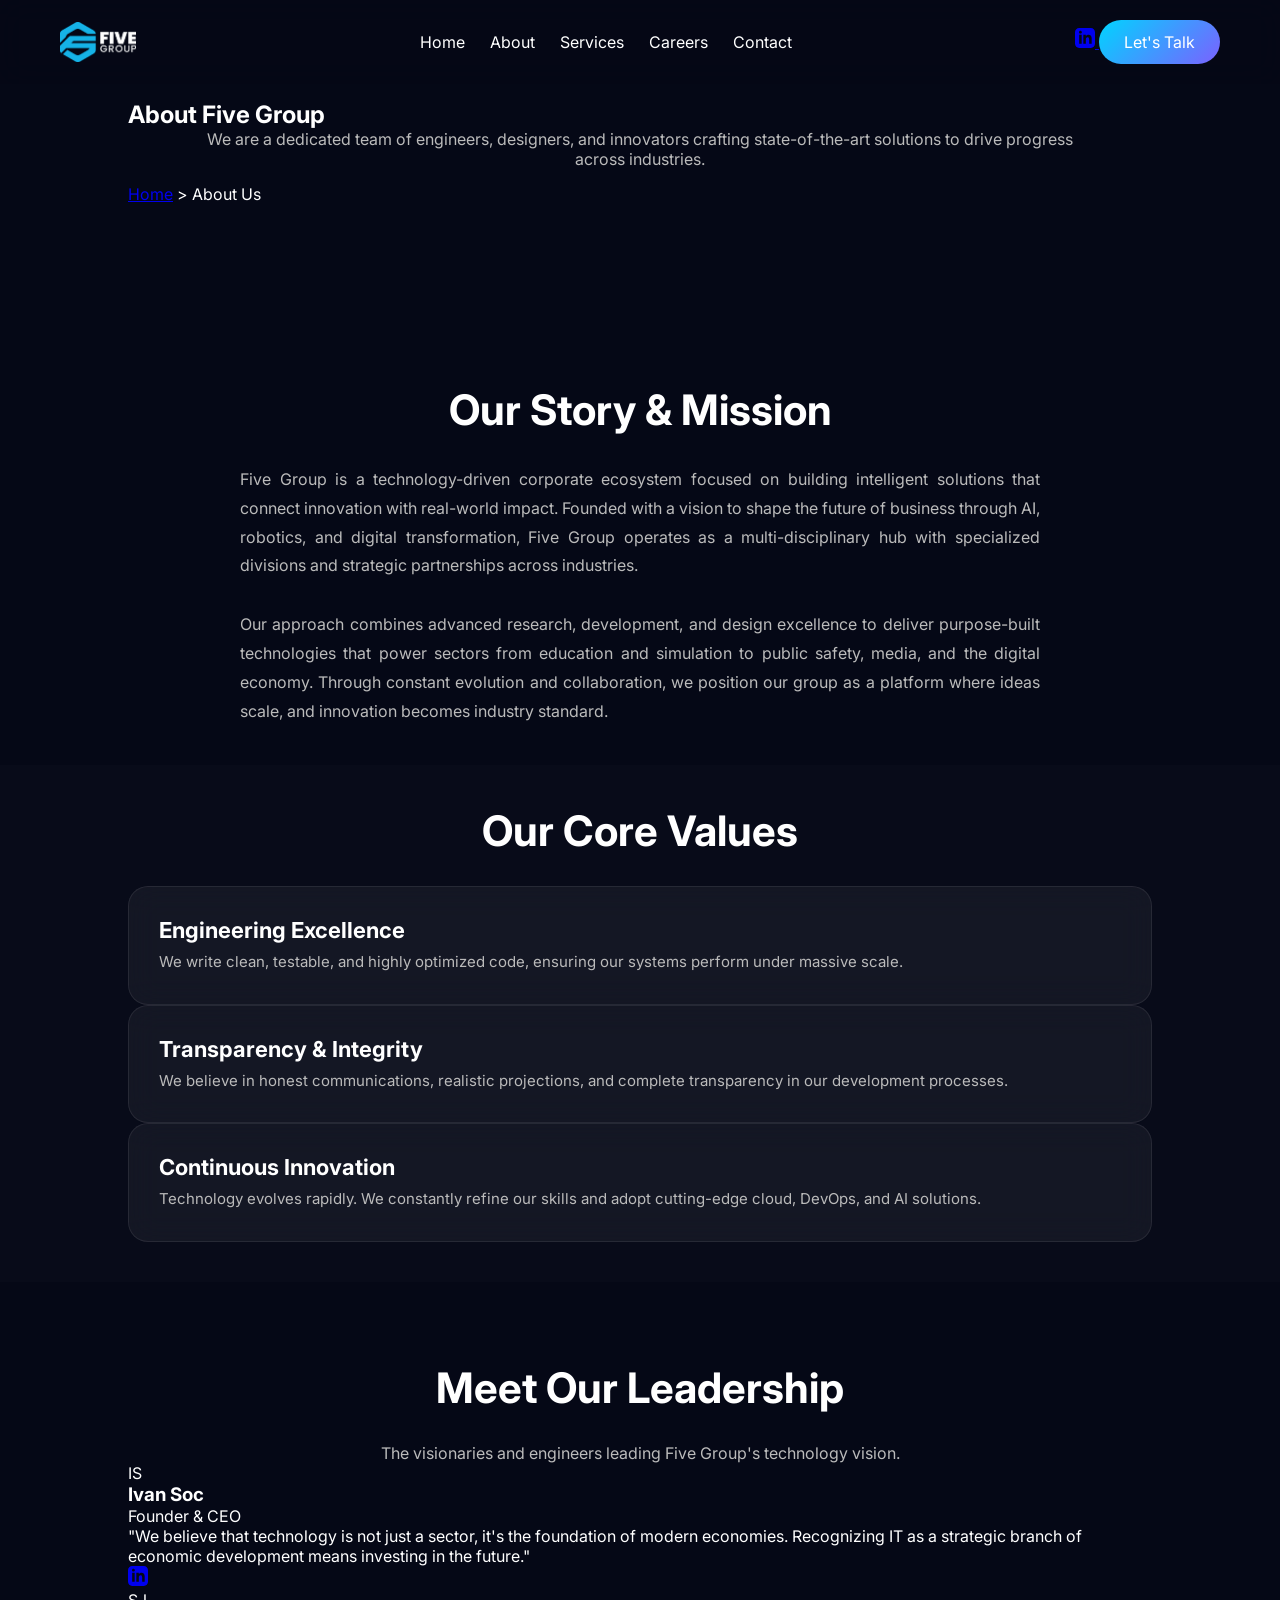
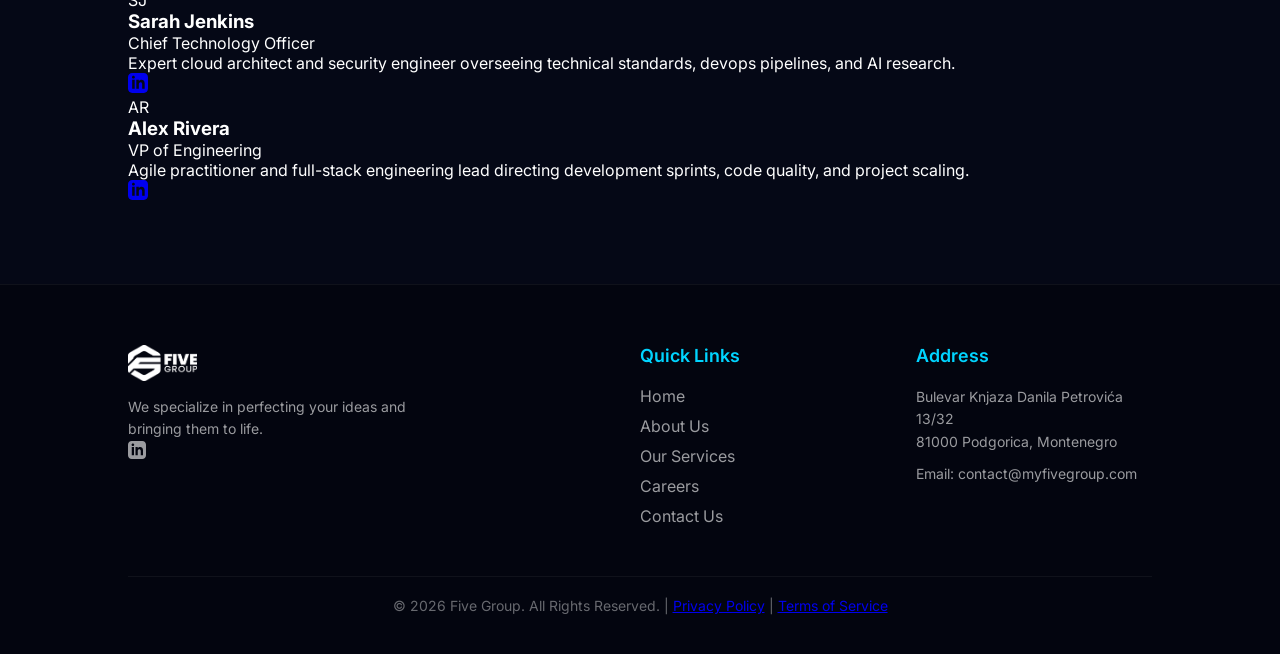
==== about.html @ b11529cd "Add files via upload" ====
<!DOCTYPE html>
<html lang="en">
<head>
<meta charset="UTF-8">
<meta name="viewport" content="width=device-width, initial-scale=1.0">
<title>About Us | Five Group</title>
<meta name="description" content="Learn about Five Group, our mission, values, and the expert leadership team guiding our custom software engineering.">
<meta name="robots" content="index, follow">
<link rel="preconnect" href="https://fonts.googleapis.com">
<link rel="preconnect" href="https://fonts.gstatic.com" crossorigin>
<link href="https://fonts.googleapis.com/css2?family=Inter:wght@300;400;500;600;700;800&display=swap" rel="stylesheet">
<link rel="stylesheet" href="style.css">
<link rel="icon" type="image/svg+xml" href="favicon.svg">
</head>
<body>

<header>
    <nav>
        <a href="index.html" class="logo">
            <img src="logo-primary.webp" alt="Five Group Logo" style="height: 40px; width: auto; max-width: 150px; object-fit: contain;">
        </a>

        <ul class="nav-links">
            <li><a href="index.html">Home</a></li>
            <li><a href="about.html">About</a></li>
            <li><a href="services.html">Services</a></li>
            <li><a href="careers.html">Careers</a></li>
            <li><a href="contact.html">Contact</a></li>
        </ul>

        <div class="nav-right">
            <a href="https://www.linkedin.com/company/five-group-me/" class="nav-social" target="_blank" rel="noopener noreferrer" aria-label="LinkedIn">
                <svg width="20" height="20" viewBox="0 0 24 24" fill="currentColor"><path d="M19 0h-14c-2.761 0-5 2.239-5 5v14c0 2.761 2.239 5 5 5h14c2.762 0 5-2.239 5-5v-14c0-2.761-2.238-5-5-5zm-11 19h-3v-11h3v11zm-1.5-12.268c-.966 0-1.75-.779-1.75-1.75s.784-1.75 1.75-1.75 1.75.779 1.75 1.75-.784 1.75-1.75 1.75zm13.5 12.268h-3v-5.604c0-3.368-4-3.113-4 0v5.604h-3v-11h3v1.765c1.396-2.586 7-2.777 7 2.476v6.759z"/></svg>
            </a>
            <a href="contact.html" class="nav-btn">Let's Talk</a>
        </div>

        <button class="mobile-menu-toggle" aria-label="Toggle Navigation Menu">
            <span></span>
            <span></span>
            <span></span>
        </button>
    </nav>
</header>

<main>
    <section class="page-header">
        <h1>About <span>Five Group</span></h1>
        <p class="section-desc">We are a dedicated team of engineers, designers, and innovators crafting state-of-the-art solutions to drive progress across industries.</p>
        <div class="breadcrumbs" style="margin-top: 15px;">
            <a href="index.html">Home</a> &gt; About Us
        </div>
    </section>

    <!-- Company Story Section -->
    <section id="story" style="padding: 80px 10% 40px;">
        <h2 class="section-title">Our Story & Mission</h2>
        <p class="section-desc" style="max-width: 800px; line-height: 1.8; text-align: justify; margin-bottom: 30px; margin-left: auto; margin-right: auto;">
            Five Group is a technology-driven corporate ecosystem focused on building intelligent solutions that connect innovation with real-world impact. Founded with a vision to shape the future of business through AI, robotics, and digital transformation, Five Group operates as a multi-disciplinary hub with specialized divisions and strategic partnerships across industries.
        </p>
        <p class="section-desc" style="max-width: 800px; line-height: 1.8; text-align: justify; margin-left: auto; margin-right: auto;">
            Our approach combines advanced research, development, and design excellence to deliver purpose-built technologies that power sectors from education and simulation to public safety, media, and the digital economy. Through constant evolution and collaboration, we position our group as a platform where ideas scale, and innovation becomes industry standard.
        </p>
    </section>

    <!-- Core Values Section -->
    <section id="values" style="padding: 40px 10%; background: rgba(255,255,255,0.01);">
        <h2 class="section-title">Our Core Values</h2>
        <div class="values-grid">
            <div class="card">
                <h3>Engineering Excellence</h3>
                <p>We write clean, testable, and highly optimized code, ensuring our systems perform under massive scale.</p>
            </div>
            <div class="card">
                <h3>Transparency & Integrity</h3>
                <p>We believe in honest communications, realistic projections, and complete transparency in our development processes.</p>
            </div>
            <div class="card">
                <h3>Continuous Innovation</h3>
                <p>Technology evolves rapidly. We constantly refine our skills and adopt cutting-edge cloud, DevOps, and AI solutions.</p>
            </div>
        </div>
    </section>

    <!-- Leadership Section -->
    <section id="team" style="padding: 80px 10%;">
        <h2 class="section-title">Meet Our Leadership</h2>
        <p class="section-desc">The visionaries and engineers leading Five Group's technology vision.</p>
        
        <div class="team-grid">
            <!-- Team Member 1 -->
            <div class="team-card">
                <div class="team-avatar">IS</div>
                <div class="team-info">
                    <h3>Ivan Soc</h3>
                    <div class="role">Founder &amp; CEO</div>
                    <p>"We believe that technology is not just a sector, it's the foundation of modern economies. Recognizing IT as a strategic branch of economic development means investing in the future."</p>
                    <div class="team-socials">
                        <a href="https://www.linkedin.com/company/five-group-me/" target="_blank" rel="noopener noreferrer" aria-label="LinkedIn Profile">
                            <svg width="20" height="20" viewBox="0 0 24 24" fill="currentColor"><path d="M19 0h-14c-2.761 0-5 2.239-5 5v14c0 2.761 2.239 5 5 5h14c2.762 0 5-2.239 5-5v-14c0-2.761-2.238-5-5-5zm-11 19h-3v-11h3v11zm-1.5-12.268c-.966 0-1.75-.779-1.75-1.75s.784-1.75 1.75-1.75 1.75.779 1.75 1.75-.784 1.75-1.75 1.75zm13.5 12.268h-3v-5.604c0-3.368-4-3.113-4 0v5.604h-3v-11h3v1.765c1.396-2.586 7-2.777 7 2.476v6.759z"/></svg>
                        </a>
                    </div>
                </div>
            </div>

            <!-- Team Member 2 -->
            <div class="team-card">
                <div class="team-avatar">SJ</div>
                <div class="team-info">
                    <h3>Sarah Jenkins</h3>
                    <div class="role">Chief Technology Officer</div>
                    <p>Expert cloud architect and security engineer overseeing technical standards, devops pipelines, and AI research.</p>
                    <div class="team-socials">
                        <a href="https://www.linkedin.com/company/five-group-me/" target="_blank" rel="noopener noreferrer" aria-label="LinkedIn Profile">
                            <svg width="20" height="20" viewBox="0 0 24 24" fill="currentColor"><path d="M19 0h-14c-2.761 0-5 2.239-5 5v14c0 2.761 2.239 5 5 5h14c2.762 0 5-2.239 5-5v-14c0-2.761-2.238-5-5-5zm-11 19h-3v-11h3v11zm-1.5-12.268c-.966 0-1.75-.779-1.75-1.75s.784-1.75 1.75-1.75 1.75.779 1.75 1.75-.784 1.75-1.75 1.75zm13.5 12.268h-3v-5.604c0-3.368-4-3.113-4 0v5.604h-3v-11h3v1.765c1.396-2.586 7-2.777 7 2.476v6.759z"/></svg>
                        </a>
                    </div>
                </div>
            </div>

            <!-- Team Member 3 -->
            <div class="team-card">
                <div class="team-avatar">AR</div>
                <div class="team-info">
                    <h3>Alex Rivera</h3>
                    <div class="role">VP of Engineering</div>
                    <p>Agile practitioner and full-stack engineering lead directing development sprints, code quality, and project scaling.</p>
                    <div class="team-socials">
                        <a href="https://www.linkedin.com/company/five-group-me/" target="_blank" rel="noopener noreferrer" aria-label="LinkedIn Profile">
                            <svg width="20" height="20" viewBox="0 0 24 24" fill="currentColor"><path d="M19 0h-14c-2.761 0-5 2.239-5 5v14c0 2.761 2.239 5 5 5h14c2.762 0 5-2.239 5-5v-14c0-2.761-2.238-5-5-5zm-11 19h-3v-11h3v11zm-1.5-12.268c-.966 0-1.75-.779-1.75-1.75s.784-1.75 1.75-1.75 1.75.779 1.75 1.75-.784 1.75-1.75 1.75zm13.5 12.268h-3v-5.604c0-3.368-4-3.113-4 0v5.604h-3v-11h3v1.765c1.396-2.586 7-2.777 7 2.476v6.759z"/></svg>
                        </a>
                    </div>
                </div>
            </div>
        </div>
    </section>
</main>

<footer>
    <div class="footer-grid">
        <div class="footer-col">
            <a href="index.html" class="logo">
                <img src="logo-white.png" alt="Five Group Logo" style="height: 36px; width: auto; max-width: 130px; object-fit: contain;">
            </a>
            <p class="footer-tagline">We specialize in perfecting your ideas and bringing them to life.</p>
            <div class="footer-socials">
                <a href="https://www.linkedin.com/company/five-group-me/" target="_blank" rel="noopener noreferrer" aria-label="LinkedIn">
                    <svg width="18" height="18" viewBox="0 0 24 24" fill="currentColor"><path d="M19 0h-14c-2.761 0-5 2.239-5 5v14c0 2.761 2.239 5 5 5h14c2.762 0 5-2.239 5-5v-14c0-2.761-2.238-5-5-5zm-11 19h-3v-11h3v11zm-1.5-12.268c-.966 0-1.75-.779-1.75-1.75s.784-1.75 1.75-1.75 1.75.779 1.75 1.75-.784 1.75-1.75 1.75zm13.5 12.268h-3v-5.604c0-3.368-4-3.113-4 0v5.604h-3v-11h3v1.765c1.396-2.586 7-2.777 7 2.476v6.759z"/></svg>
                </a>
            </div>
        </div>
        <div class="footer-col">
            <h4>Quick Links</h4>
            <ul>
                <li><a href="index.html">Home</a></li>
                <li><a href="about.html">About Us</a></li>
                <li><a href="services.html">Our Services</a></li>
                <li><a href="careers.html">Careers</a></li>
                <li><a href="contact.html">Contact Us</a></li>
            </ul>
        </div>
        <div class="footer-col">
            <h4>Address</h4>
            <p>Bulevar Knjaza Danila Petrovića 13/32<br>81000 Podgorica, Montenegro</p>
            <p style="margin-top: 10px;">Email: <a href="mailto:contact@myfivegroup.com">contact@myfivegroup.com</a></p>
        </div>
    </div>
    <div class="footer-bottom">
        <p>© 2026 Five Group. All Rights Reserved. | <a href="privacy.html">Privacy Policy</a> | <a href="terms.html">Terms of Service</a></p>
    </div>
</footer>

<script src="script.js"></script>
</body>
</html>
---- style.css ----
*{
margin:0;
padding:0;
box-sizing:border-box;
font-family:'Inter',sans-serif;
}

body{
background:#050816;
color:white;
overflow-x:hidden;
}

html{
}

header{
position:fixed;
width:100%;
top:0;
z-index:999;
background:rgba(5,8,22,.8);
-webkit-backdrop-filter:blur(15px);
backdrop-filter:blur(15px);
transform:translate3d(0,0,0);
}

nav{
max-width:1200px;
margin:auto;
display:flex;
justify-content:space-between;
align-items:center;
padding:20px;
}

.logo{
display:flex;
align-items:center;
gap:10px;
text-decoration:none;
color:white;
}

.logo-icon{
flex-shrink:0;
filter:drop-shadow(0 0 8px rgba(0,212,255,.35));
}

.logo-text{
font-weight:800;
font-size:20px;
letter-spacing:.5px;
}

.logo-my{
background:linear-gradient(90deg,#00D4FF,#7B61FF);
-webkit-background-clip:text;
-webkit-text-fill-color:transparent;
}

.logo-group{
color:rgba(255,255,255,.65);
font-weight:600;
}

.nav-links{
display:flex;
list-style:none;
gap:25px;
}

.nav-links a{
color:white;
text-decoration:none;
}

.nav-btn{
display:inline-block;
background:linear-gradient(135deg,#00D4FF,#7B61FF);
padding:12px 25px;
border-radius:50px;
text-decoration:none;
color:white;
}

.hero{
min-height:100vh;
display:flex;
align-items:center;
justify-content:center;
text-align:center;
padding:50px;
position:relative;
}

.hero-content{
position:relative;
max-width:900px;
z-index:2;
}

.badge{
padding:10px 20px;
border-radius:50px;
background:rgba(255,255,255,.08);
display:inline-block;
margin-bottom:30px;
}

.hero h1{
font-size:70px;
font-weight:800;
line-height:1.1;
}

.hero h1 span{
background:linear-gradient(90deg,#00D4FF,#7B61FF);
-webkit-background-clip:text;
-webkit-text-fill-color:transparent;
}

.hero p{
margin:30px auto;
max-width:700px;
font-size:20px;
color:#b6b6b6;
}

.hero-buttons{
display:flex;
justify-content:center;
gap:20px;
}

.btn-primary{
display:inline-block;
background:linear-gradient(135deg,#00D4FF,#7B61FF);
padding:15px 30px;
border-radius:50px;
text-decoration:none;
color:white;
}

.btn-secondary{
display:inline-block;
border:1px solid rgba(255,255,255,.2);
padding:15px 30px;
border-radius:50px;
text-decoration:none;
color:white;
}

.blob{
position:absolute;
border-radius:50%;
filter:blur(150px);
pointer-events:none;
z-index:-1;
will-change:transform;
-webkit-transform:translate3d(0,0,0);
transform:translate3d(0,0,0);
}

.blob1{
width:350px;
height:350px;
background:#00D4FF;
top:10%;
left:10%;
}

.blob2{
width:350px;
height:350px;
background:#7B61FF;
right:10%;
bottom:10%;
}

section{
padding:100px 10%;
scroll-margin-top: 85px;
}

.section-title{
font-size:42px;
text-align:center;
margin-bottom:30px;
}

.section-desc{
text-align:center;
max-width:900px;
margin:auto;
color:#bbb;
}

.stats{
display:grid;
grid-template-columns:repeat(4,1fr);
text-align:center;
gap:20px;
}

.stats .stat-number{
font-size:50px;
color:#00D4FF;
font-weight:800;
}

.grid{
display:grid;
grid-template-columns:repeat(auto-fit,minmax(300px,1fr));
gap:25px;
}

.card,.tech{
background:rgba(255,255,255,.05);
padding:30px;
border-radius:20px;
backdrop-filter:blur(15px);
border:1px solid rgba(255,255,255,.08);
transition:.3s;
}

.card:hover,
.tech:hover{
transform:translateY(-8px);
}

.card {
  display: flex;
  flex-direction: column;
  justify-content: flex-start;
  text-align: left;
}

.card h3 {
  margin-bottom: 8px;
  font-size: 22px;
}

.card p {
  color: #bbb;
  font-size: 15px;
  line-height: 1.5;
  flex-grow: 1;
}

.project-tag {
  display: inline-block;
  font-size: 11px;
  font-weight: 700;
  text-transform: uppercase;
  letter-spacing: 1px;
  color: #00D4FF;
  margin-bottom: 12px;
}

.project-tech {
  margin-top: 15px;
  font-size: 13px;
  color: rgba(255, 255, 255, 0.4);
  font-weight: 500;
  border-top: 1px solid rgba(255, 255, 255, 0.05);
  padding-top: 12px;
}

.tech{
text-align:center;
font-weight:600;
}

.testimonial{
text-align:center;
}

.quote{
max-width:800px;
margin:auto;
font-size:24px;
}

form{
max-width:700px;
margin:auto;
display:flex;
flex-direction:column;
gap:15px;
}

input,textarea{
padding:15px;
border:none;
border-radius:12px;
background:#10162a;
color:white;
}

button{
padding:15px;
background:linear-gradient(135deg,#00D4FF,#7B61FF);
border:none;
color:white;
border-radius:12px;
cursor:pointer;
}

.contact-info {
  margin-top: 40px;
  display: flex;
  flex-direction: column;
  gap: 20px;
  max-width: 500px;
  margin-left: auto;
  margin-right: auto;
  text-align: left;
}

.contact-item {
  display: flex;
  align-items: flex-start;
  gap: 15px;
  background: rgba(255, 255, 255, 0.03);
  padding: 20px;
  border-radius: 12px;
  border: 1px solid rgba(255, 255, 255, 0.05);
}

.contact-icon {
  font-size: 24px;
  background: rgba(0, 214, 255, 0.1);
  padding: 10px;
  border-radius: 50%;
  display: flex;
  align-items: center;
  justify-content: center;
  width: 44px;
  height: 44px;
}

.contact-item strong {
  display: block;
  font-size: 16px;
  color: #00D4FF;
  margin-bottom: 4px;
}

.contact-item p {
  color: rgba(255, 255, 255, 0.7);
  font-size: 15px;
  line-height: 1.4;
}

.contact-item a {
  color: white;
  text-decoration: none;
  transition: 0.2s;
}

.contact-item a:hover {
  color: #7B61FF;
}

footer {
  background: #03050f;
  padding: 60px 10% 40px;
  border-top: 1px solid rgba(255, 255, 255, 0.05);
}

.footer-grid {
  max-width: 1200px;
  margin: 0 auto;
  display: grid;
  grid-template-columns: 2fr 1fr 1fr;
  gap: 40px;
  text-align: left;
}

.footer-col h4 {
  color: #00D4FF;
  font-size: 18px;
  margin-bottom: 20px;
  font-weight: 600;
}

.footer-col p {
  color: rgba(255, 255, 255, 0.6);
  font-size: 14px;
  line-height: 1.6;
}

.footer-tagline {
  margin-top: 15px;
  max-width: 280px;
}

.footer-col ul {
  list-style: none;
  padding: 0;
}

.footer-col ul li {
  margin-bottom: 10px;
}

.footer-col ul li a {
  color: rgba(255, 255, 255, 0.6);
  text-decoration: none;
  transition: 0.2s;
}

.footer-col ul li a:hover {
  color: #7B61FF;
  padding-left: 5px;
}

.footer-col a {
  color: rgba(255, 255, 255, 0.6);
  text-decoration: none;
}

.footer-col a:hover {
  color: #00D4FF;
}

.footer-bottom {
  max-width: 1200px;
  margin: 40px auto 0;
  padding-top: 20px;
  border-top: 1px solid rgba(255, 255, 255, 0.05);
  text-align: center;
  color: rgba(255, 255, 255, 0.4);
  font-size: 14px;
}

.mobile-menu-toggle {
  display: none;
  background: none;
  border: none;
  cursor: pointer;
  padding: 0;
  width: 28px;
  height: 18px;
  position: relative;
  flex-direction: column;
  justify-content: space-between;
  z-index: 1000;
}

.mobile-menu-toggle span {
  display: block;
  width: 100%;
  height: 2px;
  background-color: white;
  border-radius: 2px;
  transition: transform 0.3s, opacity 0.3s;
}

/* Transform spans into "X" when open */
.mobile-menu-toggle.open span:nth-child(1) {
  transform: translateY(8px) rotate(45deg);
}

.mobile-menu-toggle.open span:nth-child(2) {
  opacity: 0;
}

.mobile-menu-toggle.open span:nth-child(3) {
  transform: translateY(-8px) rotate(-45deg);
}

@media(max-width:768px){

.hero h1{
font-size:42px;
}

.nav-links{
display:none;
}

.nav-links.active {
display:flex;
flex-direction:column;
position:absolute;
top:100%;
left:0;
width:100%;
background:rgba(5, 8, 22, 0.98);
backdrop-filter:blur(15px);
-webkit-backdrop-filter:blur(15px);
padding:30px 20px;
border-bottom:1px solid rgba(255,255,255,0.08);
gap:20px;
text-align:center;
box-shadow:0 10px 30px rgba(0,0,0,0.5);
}

.nav-links.active a {
font-size:18px;
font-weight:500;
}

.nav-btn {
display:none;
}

.mobile-menu-toggle {
display:flex;
}

.stats{
grid-template-columns:1fr 1fr;
}

.footer-grid {
grid-template-columns: 1fr;
gap: 30px;
}
}
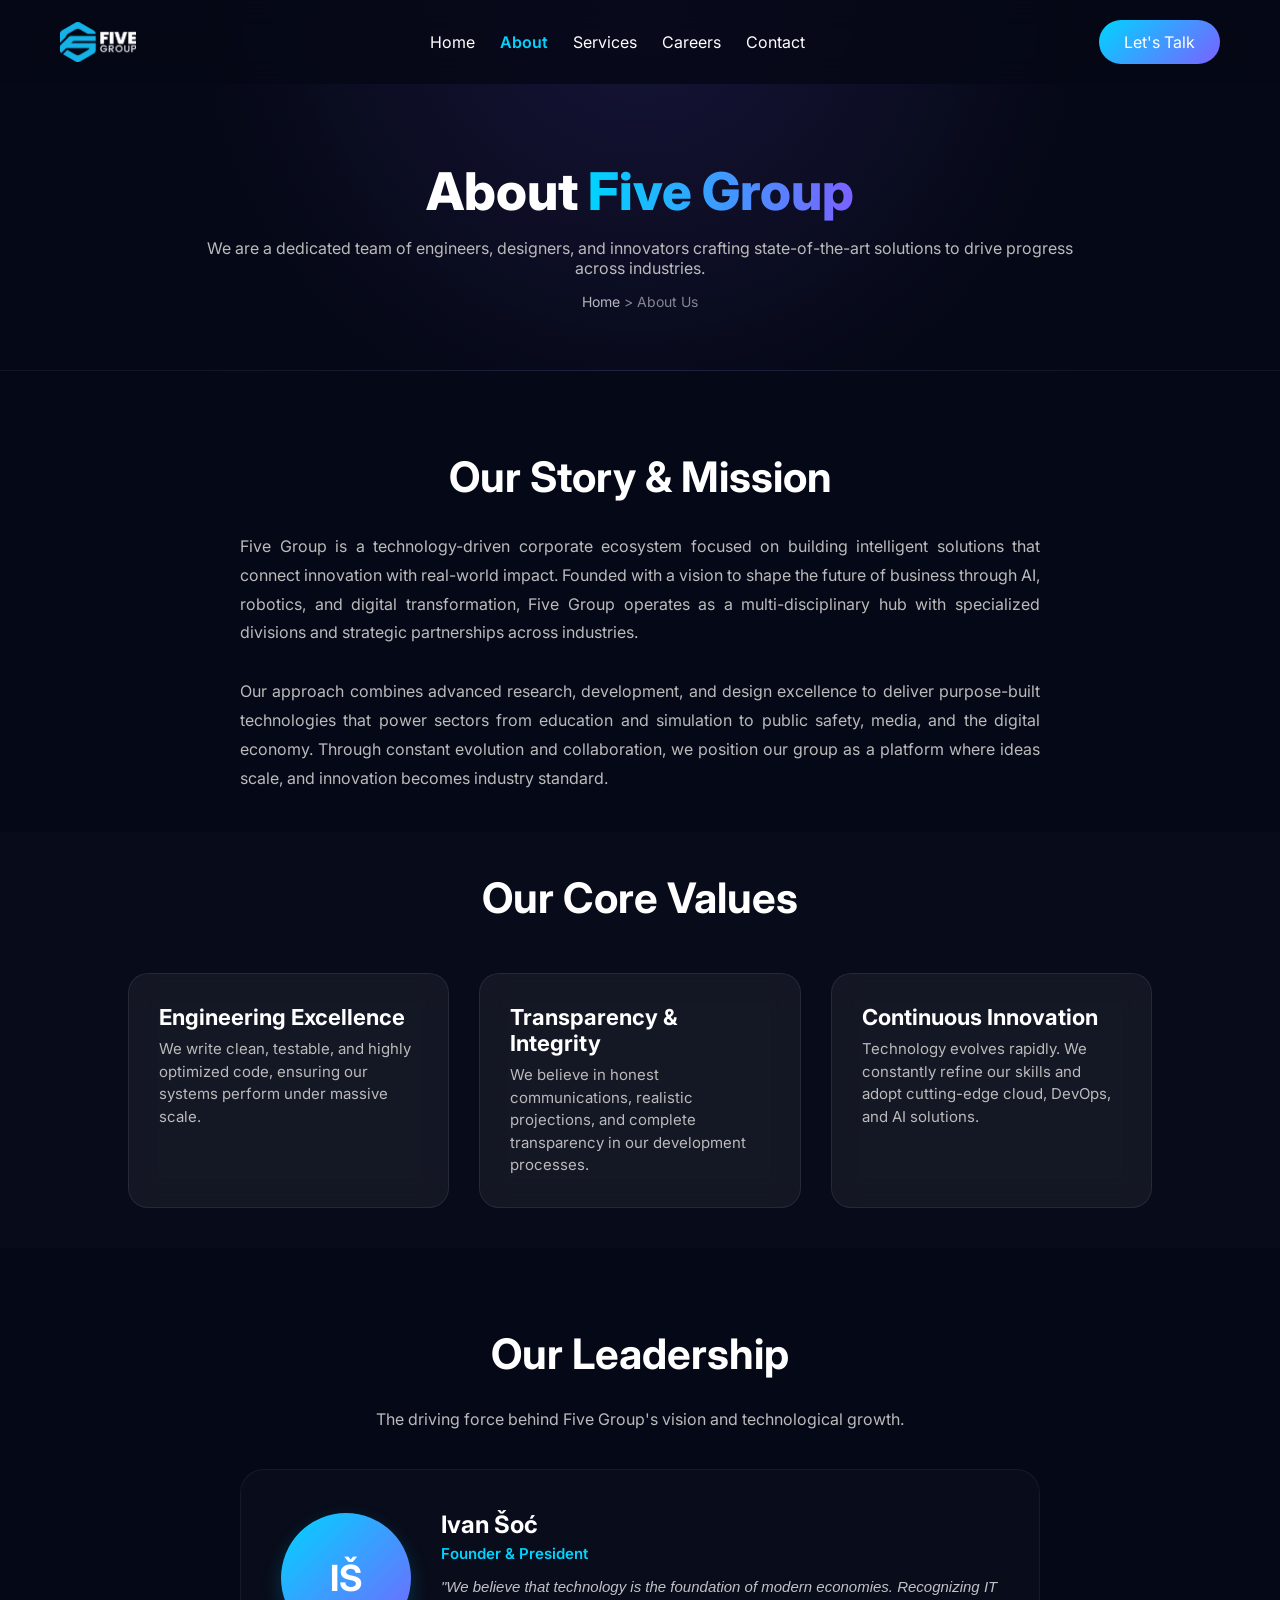
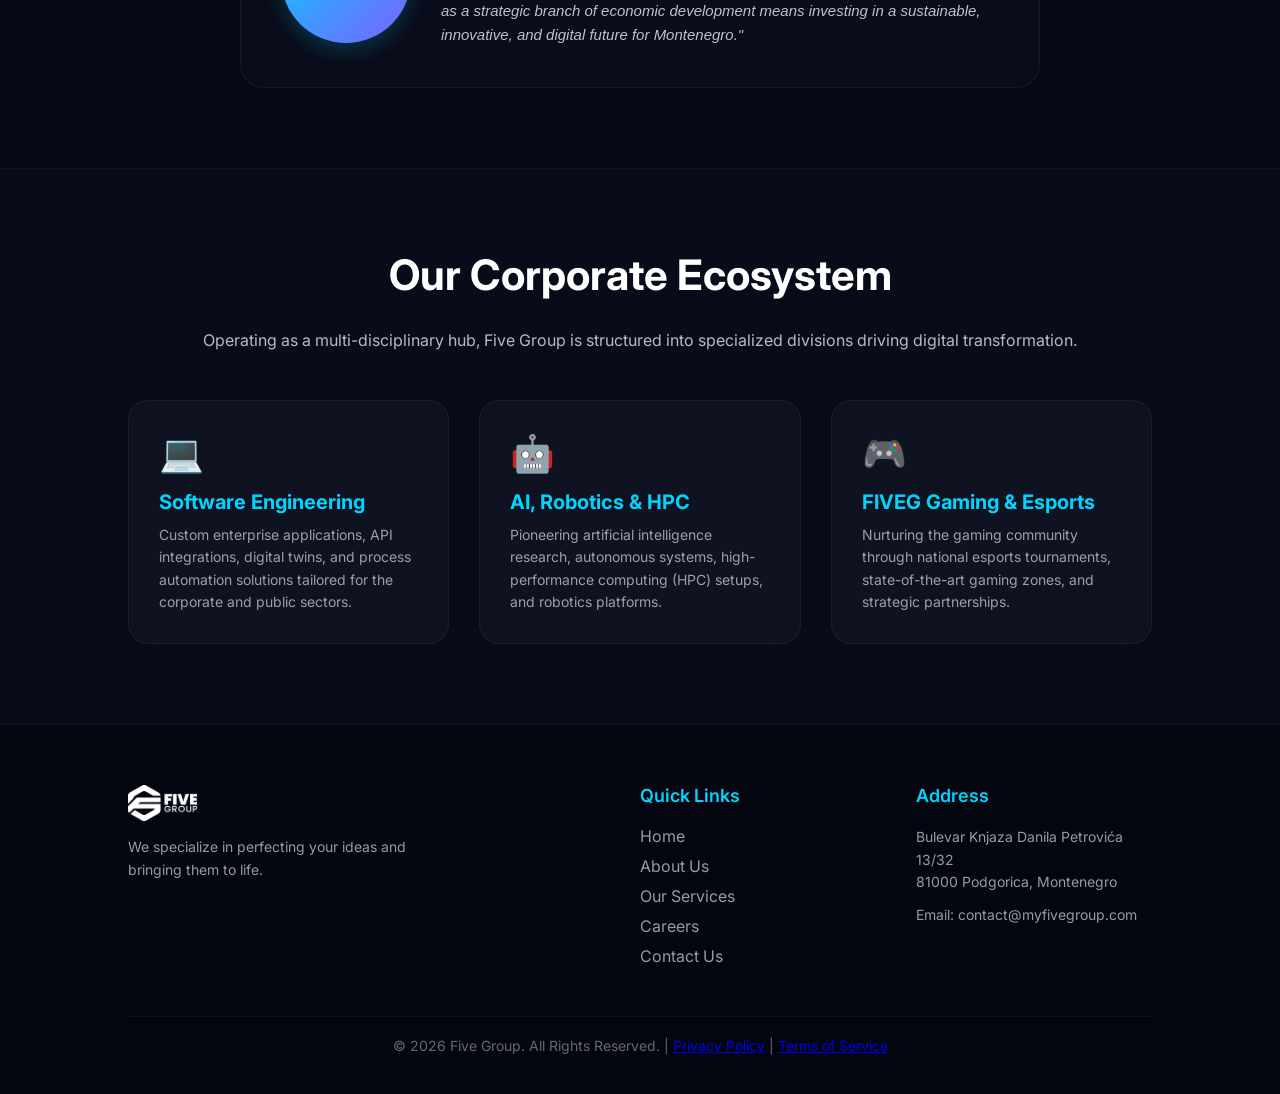
==== commit eef99788: "Add files via upload" ====
--- a/about.html
+++ b/about.html
@@ -29,9 +29,6 @@
         </ul>
 
         <div class="nav-right">
-            <a href="https://www.linkedin.com/company/five-group-me/" class="nav-social" target="_blank" rel="noopener noreferrer" aria-label="LinkedIn">
-                <svg width="20" height="20" viewBox="0 0 24 24" fill="currentColor"><path d="M19 0h-14c-2.761 0-5 2.239-5 5v14c0 2.761 2.239 5 5 5h14c2.762 0 5-2.239 5-5v-14c0-2.761-2.238-5-5-5zm-11 19h-3v-11h3v11zm-1.5-12.268c-.966 0-1.75-.779-1.75-1.75s.784-1.75 1.75-1.75 1.75.779 1.75 1.75-.784 1.75-1.75 1.75zm13.5 12.268h-3v-5.604c0-3.368-4-3.113-4 0v5.604h-3v-11h3v1.765c1.396-2.586 7-2.777 7 2.476v6.759z"/></svg>
-            </a>
             <a href="contact.html" class="nav-btn">Let's Talk</a>
         </div>
 
@@ -83,54 +80,44 @@
     </section>
 
     <!-- Leadership Section -->
-    <section id="team" style="padding: 80px 10%;">
-        <h2 class="section-title">Meet Our Leadership</h2>
-        <p class="section-desc">The visionaries and engineers leading Five Group's technology vision.</p>
+    <section id="leadership" style="padding: 80px 10%;">
+        <h2 class="section-title">Our Leadership</h2>
+        <p class="section-desc">The driving force behind Five Group's vision and technological growth.</p>
         
-        <div class="team-grid">
-            <!-- Team Member 1 -->
-            <div class="team-card">
-                <div class="team-avatar">IS</div>
-                <div class="team-info">
-                    <h3>Ivan Soc</h3>
-                    <div class="role">Founder &amp; CEO</div>
-                    <p>"We believe that technology is not just a sector, it's the foundation of modern economies. Recognizing IT as a strategic branch of economic development means investing in the future."</p>
-                    <div class="team-socials">
-                        <a href="https://www.linkedin.com/company/five-group-me/" target="_blank" rel="noopener noreferrer" aria-label="LinkedIn Profile">
-                            <svg width="20" height="20" viewBox="0 0 24 24" fill="currentColor"><path d="M19 0h-14c-2.761 0-5 2.239-5 5v14c0 2.761 2.239 5 5 5h14c2.762 0 5-2.239 5-5v-14c0-2.761-2.238-5-5-5zm-11 19h-3v-11h3v11zm-1.5-12.268c-.966 0-1.75-.779-1.75-1.75s.784-1.75 1.75-1.75 1.75.779 1.75 1.75-.784 1.75-1.75 1.75zm13.5 12.268h-3v-5.604c0-3.368-4-3.113-4 0v5.604h-3v-11h3v1.765c1.396-2.586 7-2.777 7 2.476v6.759z"/></svg>
-                        </a>
-                    </div>
-                </div>
+        <div class="leader-card-premium">
+            <div class="leader-avatar-premium">IŠ</div>
+            <div class="team-info" style="padding: 0;">
+                <h3 style="font-size: 24px; margin-bottom: 5px;">Ivan Šoć</h3>
+                <div class="role" style="color: #00D4FF; font-size: 15px; font-weight: 600; margin-bottom: 12px;">Founder &amp; President</div>
+                <p style="font-size: 15px; color: rgba(255, 255, 255, 0.75); line-height: 1.6; margin: 0; font-style: italic;">
+                    "We believe that technology is the foundation of modern economies. Recognizing IT as a strategic branch of economic development means investing in a sustainable, innovative, and digital future for Montenegro."
+                </p>
             </div>
+        </div>
+    </section>
 
-            <!-- Team Member 2 -->
-            <div class="team-card">
-                <div class="team-avatar">SJ</div>
-                <div class="team-info">
-                    <h3>Sarah Jenkins</h3>
-                    <div class="role">Chief Technology Officer</div>
-                    <p>Expert cloud architect and security engineer overseeing technical standards, devops pipelines, and AI research.</p>
-                    <div class="team-socials">
-                        <a href="https://www.linkedin.com/company/five-group-me/" target="_blank" rel="noopener noreferrer" aria-label="LinkedIn Profile">
-                            <svg width="20" height="20" viewBox="0 0 24 24" fill="currentColor"><path d="M19 0h-14c-2.761 0-5 2.239-5 5v14c0 2.761 2.239 5 5 5h14c2.762 0 5-2.239 5-5v-14c0-2.761-2.238-5-5-5zm-11 19h-3v-11h3v11zm-1.5-12.268c-.966 0-1.75-.779-1.75-1.75s.784-1.75 1.75-1.75 1.75.779 1.75 1.75-.784 1.75-1.75 1.75zm13.5 12.268h-3v-5.604c0-3.368-4-3.113-4 0v5.604h-3v-11h3v1.765c1.396-2.586 7-2.777 7 2.476v6.759z"/></svg>
-                        </a>
-                    </div>
-                </div>
+    <!-- Ecosystem Divisions Section -->
+    <section id="divisions" style="padding: 80px 10%; background: rgba(255, 255, 255, 0.01); border-top: 1px solid rgba(255,255,255,0.03);">
+        <h2 class="section-title">Our Corporate Ecosystem</h2>
+        <p class="section-desc">Operating as a multi-disciplinary hub, Five Group is structured into specialized divisions driving digital transformation.</p>
+        
+        <div class="values-grid" style="margin-top: 50px;">
+            <div class="card" style="padding: 30px; background: rgba(255, 255, 255, 0.03); border: 1px solid rgba(255, 255, 255, 0.05); border-radius: 20px;">
+                <div style="font-size: 36px; margin-bottom: 15px;">💻</div>
+                <h3 style="font-size: 20px; color: #00D4FF; margin-bottom: 10px;">Software Engineering</h3>
+                <p style="color: rgba(255, 255, 255, 0.6); font-size: 14px; line-height: 1.6;">Custom enterprise applications, API integrations, digital twins, and process automation solutions tailored for the corporate and public sectors.</p>
             </div>
-
-            <!-- Team Member 3 -->
-            <div class="team-card">
-                <div class="team-avatar">AR</div>
-                <div class="team-info">
-                    <h3>Alex Rivera</h3>
-                    <div class="role">VP of Engineering</div>
-                    <p>Agile practitioner and full-stack engineering lead directing development sprints, code quality, and project scaling.</p>
-                    <div class="team-socials">
-                        <a href="https://www.linkedin.com/company/five-group-me/" target="_blank" rel="noopener noreferrer" aria-label="LinkedIn Profile">
-                            <svg width="20" height="20" viewBox="0 0 24 24" fill="currentColor"><path d="M19 0h-14c-2.761 0-5 2.239-5 5v14c0 2.761 2.239 5 5 5h14c2.762 0 5-2.239 5-5v-14c0-2.761-2.238-5-5-5zm-11 19h-3v-11h3v11zm-1.5-12.268c-.966 0-1.75-.779-1.75-1.75s.784-1.75 1.75-1.75 1.75.779 1.75 1.75-.784 1.75-1.75 1.75zm13.5 12.268h-3v-5.604c0-3.368-4-3.113-4 0v5.604h-3v-11h3v1.765c1.396-2.586 7-2.777 7 2.476v6.759z"/></svg>
-                        </a>
-                    </div>
-                </div>
+            
+            <div class="card" style="padding: 30px; background: rgba(255, 255, 255, 0.03); border: 1px solid rgba(255, 255, 255, 0.05); border-radius: 20px;">
+                <div style="font-size: 36px; margin-bottom: 15px;">🤖</div>
+                <h3 style="font-size: 20px; color: #00D4FF; margin-bottom: 10px;">AI, Robotics &amp; HPC</h3>
+                <p style="color: rgba(255, 255, 255, 0.6); font-size: 14px; line-height: 1.6;">Pioneering artificial intelligence research, autonomous systems, high-performance computing (HPC) setups, and robotics platforms.</p>
+            </div>
+            
+            <div class="card" style="padding: 30px; background: rgba(255, 255, 255, 0.03); border: 1px solid rgba(255, 255, 255, 0.05); border-radius: 20px;">
+                <div style="font-size: 36px; margin-bottom: 15px;">🎮</div>
+                <h3 style="font-size: 20px; color: #00D4FF; margin-bottom: 10px;">FIVEG Gaming &amp; Esports</h3>
+                <p style="color: rgba(255, 255, 255, 0.6); font-size: 14px; line-height: 1.6;">Nurturing the gaming community through national esports tournaments, state-of-the-art gaming zones, and strategic partnerships.</p>
             </div>
         </div>
     </section>
@@ -143,11 +130,6 @@
                 <img src="logo-white.png" alt="Five Group Logo" style="height: 36px; width: auto; max-width: 130px; object-fit: contain;">
             </a>
             <p class="footer-tagline">We specialize in perfecting your ideas and bringing them to life.</p>
-            <div class="footer-socials">
-                <a href="https://www.linkedin.com/company/five-group-me/" target="_blank" rel="noopener noreferrer" aria-label="LinkedIn">
-                    <svg width="18" height="18" viewBox="0 0 24 24" fill="currentColor"><path d="M19 0h-14c-2.761 0-5 2.239-5 5v14c0 2.761 2.239 5 5 5h14c2.762 0 5-2.239 5-5v-14c0-2.761-2.238-5-5-5zm-11 19h-3v-11h3v11zm-1.5-12.268c-.966 0-1.75-.779-1.75-1.75s.784-1.75 1.75-1.75 1.75.779 1.75 1.75-.784 1.75-1.75 1.75zm13.5 12.268h-3v-5.604c0-3.368-4-3.113-4 0v5.604h-3v-11h3v1.765c1.396-2.586 7-2.777 7 2.476v6.759z"/></svg>
-                </a>
-            </div>
         </div>
         <div class="footer-col">
             <h4>Quick Links</h4>
--- a/style.css
+++ b/style.css
@@ -469,6 +469,501 @@
 
 .mobile-menu-toggle.open span:nth-child(3) {
   transform: translateY(-8px) rotate(-45deg);
+}
+
+/* Navigation Social Links */
+.nav-right {
+  display: flex;
+  align-items: center;
+  gap: 20px;
+}
+
+.nav-social {
+  color: rgba(255, 255, 255, 0.7);
+  display: flex;
+  align-items: center;
+  justify-content: center;
+  transition: color 0.3s, transform 0.3s;
+}
+
+.nav-social:hover {
+  color: #00D4FF;
+  transform: scale(1.1);
+}
+
+.footer-socials {
+  display: flex;
+  gap: 15px;
+  margin-top: 20px;
+}
+
+.footer-socials a {
+  color: rgba(255, 255, 255, 0.6);
+  display: flex;
+  align-items: center;
+  justify-content: center;
+  width: 36px;
+  height: 36px;
+  border-radius: 50%;
+  background: rgba(255, 255, 255, 0.03);
+  border: 1px solid rgba(255, 255, 255, 0.05);
+  transition: all 0.3s;
+}
+
+.footer-socials a:hover {
+  color: #00D4FF;
+  background: rgba(0, 212, 255, 0.1);
+  border-color: rgba(0, 212, 255, 0.3);
+  transform: translateY(-3px);
+}
+
+/* Inner Page Header */
+.page-header {
+  padding: 160px 10% 60px;
+  background: radial-gradient(circle at top, rgba(123, 97, 255, 0.15), transparent 60%);
+  text-align: center;
+  position: relative;
+  border-bottom: 1px solid rgba(255, 255, 255, 0.05);
+}
+
+.page-header h1 {
+  font-size: 52px;
+  font-weight: 800;
+  margin-bottom: 15px;
+}
+
+.page-header h1 span {
+  background: linear-gradient(90deg, #00D4FF, #7B61FF);
+  -webkit-background-clip: text;
+  -webkit-text-fill-color: transparent;
+}
+
+.breadcrumbs {
+  font-size: 14px;
+  color: rgba(255, 255, 255, 0.5);
+}
+
+.breadcrumbs a {
+  color: rgba(255, 255, 255, 0.7);
+  text-decoration: none;
+  transition: color 0.3s;
+}
+
+.breadcrumbs a:hover {
+  color: #00D4FF;
+}
+
+/* Core Values and Team Sections */
+.values-grid {
+  display: grid;
+  grid-template-columns: repeat(auto-fit, minmax(280px, 1fr));
+  gap: 30px;
+  margin-top: 50px;
+}
+
+.team-grid {
+  display: grid;
+  grid-template-columns: repeat(auto-fit, minmax(250px, 1fr));
+  gap: 30px;
+  margin-top: 50px;
+}
+
+.team-card {
+  background: rgba(255, 255, 255, 0.03);
+  border: 1px solid rgba(255, 255, 255, 0.05);
+  border-radius: 20px;
+  overflow: hidden;
+  transition: all 0.3s;
+  text-align: center;
+}
+
+.team-card:hover {
+  transform: translateY(-8px);
+  border-color: rgba(0, 212, 255, 0.2);
+  box-shadow: 0 10px 30px rgba(0, 0, 0, 0.3);
+}
+
+.team-avatar {
+  width: 100%;
+  aspect-ratio: 1;
+  background: linear-gradient(135deg, rgba(0, 212, 255, 0.1), rgba(123, 97, 255, 0.1));
+  display: flex;
+  align-items: center;
+  justify-content: center;
+  font-size: 48px;
+  font-weight: 700;
+  color: #00D4FF;
+  position: relative;
+}
+
+.team-avatar::after {
+  content: "";
+  position: absolute;
+  top: 0;
+  left: 0;
+  width: 100%;
+  height: 100%;
+  background: linear-gradient(to bottom, transparent 60%, rgba(5, 8, 22, 0.8));
+}
+
+.team-info {
+  padding: 25px;
+}
+
+.team-info h3 {
+  font-size: 20px;
+  margin-bottom: 5px;
+}
+
+.team-info .role {
+  color: #00D4FF;
+  font-size: 14px;
+  font-weight: 500;
+  margin-bottom: 15px;
+}
+
+.team-info p {
+  font-size: 14px;
+  color: rgba(255, 255, 255, 0.6);
+  line-height: 1.5;
+  margin-bottom: 20px;
+}
+
+.team-socials {
+  display: flex;
+  justify-content: center;
+  gap: 12px;
+}
+
+.team-socials a {
+  color: rgba(255, 255, 255, 0.5);
+  transition: color 0.3s;
+}
+
+.team-socials a:hover {
+  color: #00D4FF;
+}
+
+/* Service Detail Layout */
+.service-detail-section {
+  display: grid;
+  grid-template-columns: 1fr 1fr;
+  gap: 60px;
+  align-items: center;
+  padding: 80px 10%;
+  border-bottom: 1px solid rgba(255, 255, 255, 0.03);
+}
+
+.service-detail-section:nth-of-type(even) {
+  direction: rtl;
+}
+
+.service-detail-section:nth-of-type(even) .service-detail-content {
+  direction: ltr;
+}
+
+.service-detail-content h2 {
+  font-size: 36px;
+  margin-bottom: 20px;
+}
+
+.service-detail-content p {
+  color: rgba(255, 255, 255, 0.7);
+  line-height: 1.6;
+  margin-bottom: 25px;
+}
+
+.service-detail-features {
+  list-style: none;
+  display: grid;
+  grid-template-columns: 1fr 1fr;
+  gap: 15px;
+  margin-bottom: 30px;
+  padding: 0;
+}
+
+.service-detail-features li {
+  position: relative;
+  padding-left: 25px;
+  font-size: 14px;
+  color: rgba(255, 255, 255, 0.8);
+}
+
+.service-detail-features li::before {
+  content: "✓";
+  position: absolute;
+  left: 0;
+  color: #00D4FF;
+  font-weight: bold;
+}
+
+.service-tech-stack {
+  display: flex;
+  flex-wrap: wrap;
+  gap: 10px;
+}
+
+.service-tech-tag {
+  background: rgba(255, 255, 255, 0.05);
+  border: 1px solid rgba(255, 255, 255, 0.08);
+  padding: 6px 14px;
+  border-radius: 20px;
+  font-size: 12px;
+  font-weight: 500;
+  color: rgba(255, 255, 255, 0.8);
+}
+
+.service-detail-image {
+  background: linear-gradient(135deg, rgba(0, 212, 255, 0.1), rgba(123, 97, 255, 0.1));
+  border-radius: 24px;
+  border: 1px solid rgba(255, 255, 255, 0.08);
+  aspect-ratio: 16/10;
+  display: flex;
+  align-items: center;
+  justify-content: center;
+  font-size: 64px;
+  position: relative;
+  overflow: hidden;
+}
+
+.service-detail-image::before {
+  content: "";
+  position: absolute;
+  width: 150px;
+  height: 150px;
+  border-radius: 50%;
+  background: rgba(0, 212, 255, 0.2);
+  filter: blur(50px);
+}
+
+/* Careers Section Styles */
+.careers-grid {
+  display: grid;
+  grid-template-columns: 2fr 1fr;
+  gap: 50px;
+  align-items: start;
+}
+
+.jobs-list {
+  display: flex;
+  flex-direction: column;
+  gap: 20px;
+}
+
+.job-card {
+  background: rgba(255, 255, 255, 0.03);
+  border: 1px solid rgba(255, 255, 255, 0.05);
+  border-radius: 16px;
+  padding: 30px;
+  display: flex;
+  justify-content: space-between;
+  align-items: center;
+  transition: all 0.3s;
+}
+
+.job-card:hover {
+  border-color: rgba(0, 212, 255, 0.2);
+  transform: translateX(5px);
+}
+
+.job-info h3 {
+  font-size: 22px;
+  margin-bottom: 10px;
+}
+
+.job-meta {
+  display: flex;
+  gap: 15px;
+  font-size: 13px;
+  color: rgba(255, 255, 255, 0.5);
+}
+
+.job-meta span {
+  display: flex;
+  align-items: center;
+  gap: 5px;
+}
+
+.job-apply-btn {
+  background: linear-gradient(135deg, #00D4FF, #7B61FF);
+  color: white;
+  border: none;
+  padding: 12px 24px;
+  border-radius: 30px;
+  font-weight: 600;
+  text-decoration: none;
+  cursor: pointer;
+  transition: all 0.3s;
+}
+
+.job-apply-btn:hover {
+  transform: translateY(-2px);
+  box-shadow: 0 5px 15px rgba(0, 212, 255, 0.3);
+}
+
+.culture-card {
+  background: rgba(255, 255, 255, 0.02);
+  border: 1px solid rgba(255, 255, 255, 0.05);
+  border-radius: 20px;
+  padding: 30px;
+  text-align: left;
+}
+
+.culture-card h3 {
+  font-size: 20px;
+  color: #00D4FF;
+  margin-bottom: 15px;
+}
+
+.culture-card p {
+  font-size: 14px;
+  color: rgba(255, 255, 255, 0.6);
+  line-height: 1.6;
+  margin-bottom: 20px;
+}
+
+.culture-features {
+  list-style: none;
+  padding: 0;
+  margin: 0;
+}
+
+.culture-features li {
+  font-size: 14px;
+  margin-bottom: 12px;
+  color: rgba(255, 255, 255, 0.8);
+  position: relative;
+  padding-left: 20px;
+}
+
+.culture-features li::before {
+  content: "✦";
+  position: absolute;
+  left: 0;
+  color: #7B61FF;
+}
+
+/* Contact Page Styles */
+.contact-grid {
+  display: grid;
+  grid-template-columns: 1.2fr 1fr;
+  gap: 60px;
+}
+
+.contact-card-map {
+  background: rgba(255, 255, 255, 0.02);
+  border: 1px solid rgba(255, 255, 255, 0.05);
+  border-radius: 20px;
+  overflow: hidden;
+  height: 100%;
+  min-height: 350px;
+  position: relative;
+}
+
+.map-placeholder {
+  width: 100%;
+  height: 100%;
+  min-height: 350px;
+  background: #111528;
+  display: flex;
+  flex-direction: column;
+  align-items: center;
+  justify-content: center;
+  color: rgba(255, 255, 255, 0.4);
+  padding: 20px;
+  text-align: center;
+}
+
+.map-container {
+  width: 100%;
+  height: 100%;
+  border: none;
+}
+
+/* Legal Documents Styles */
+.legal-container {
+  max-width: 900px;
+  margin: 0 auto;
+  padding: 60px 20px 80px;
+  text-align: left;
+}
+
+.legal-section {
+  margin-bottom: 40px;
+}
+
+.legal-section h2 {
+  font-size: 24px;
+  color: #00D4FF;
+  margin-bottom: 15px;
+  font-weight: 600;
+}
+
+.legal-section p {
+  color: rgba(255, 255, 255, 0.7);
+  line-height: 1.7;
+  margin-bottom: 15px;
+  font-size: 15px;
+}
+
+.legal-section ul {
+  padding-left: 20px;
+  color: rgba(255, 255, 255, 0.7);
+  line-height: 1.7;
+  margin-bottom: 15px;
+}
+
+.legal-section ul li {
+  margin-bottom: 8px;
+  font-size: 15px;
+}
+
+.last-updated {
+  font-style: italic;
+  color: rgba(255, 255, 255, 0.4);
+  margin-bottom: 30px;
+  font-size: 14px;
+}
+
+/* Form Styles Extension */
+.form-row {
+  display: grid;
+  grid-template-columns: 1fr 1fr;
+  gap: 15px;
+}
+
+select {
+  padding: 15px;
+  border: none;
+  border-radius: 12px;
+  background: #10162a;
+  color: white;
+  width: 100%;
+  font-family: inherit;
+  appearance: none;
+  background-image: url("data:image/svg+xml;utf8,<svg fill='white' height='24' viewBox='0 0 24 24' width='24' xmlns='http://www.w3.org/2000/svg'><path d='M7 10l5 5 5-5z'/><path d='M0 0h24v24H0z' fill='none'/></svg>");
+  background-repeat: no-repeat;
+  background-position: right 15px center;
+  cursor: pointer;
+}
+
+select:focus, input:focus, textarea:focus {
+  outline: 1px solid #00D4FF;
+}
+
+@media(max-width:992px) {
+  .service-detail-section {
+    grid-template-columns: 1fr;
+    gap: 40px;
+    padding: 60px 10%;
+  }
+  .service-detail-section:nth-of-type(even) {
+    direction: ltr;
+  }
+  .careers-grid, .contact-grid {
+    grid-template-columns: 1fr;
+    gap: 40px;
+  }
 }
 
 @media(max-width:768px){
@@ -503,7 +998,7 @@
 font-weight:500;
 }
 
-.nav-btn {
+.nav-btn, .nav-social {
 display:none;
 }
 
@@ -519,4 +1014,94 @@
 grid-template-columns: 1fr;
 gap: 30px;
 }
+
+.form-row {
+  grid-template-columns: 1fr;
+}
+
+.job-apply-btn {
+  width: 100%;
+  text-align: center;
+}
+}
+
+/* Partners Section */
+.partners-grid {
+  display: grid;
+  grid-template-columns: repeat(auto-fit, minmax(220px, 1fr));
+  gap: 25px;
+  margin-top: 40px;
+}
+
+.partner-logo-card {
+  background: rgba(255, 255, 255, 0.02);
+  border: 1px solid rgba(255, 255, 255, 0.05);
+  border-radius: 16px;
+  padding: 30px 20px;
+  text-align: center;
+  transition: all 0.3s ease;
+}
+
+.partner-logo-card:hover {
+  border-color: rgba(0, 212, 255, 0.2);
+  transform: translateY(-5px);
+  background: rgba(0, 212, 255, 0.02);
+}
+
+.partner-logo-card h4 {
+  font-size: 18px;
+  color: #fff;
+  margin-bottom: 8px;
+  font-weight: 600;
+}
+
+.partner-logo-card p {
+  font-size: 13px;
+  color: rgba(255, 255, 255, 0.5);
+  margin: 0;
+}
+
+/* Custom Leadership Card */
+.leader-card-premium {
+  display: flex;
+  flex-direction: row;
+  align-items: center;
+  text-align: left;
+  gap: 30px;
+  padding: 40px;
+  background: rgba(255, 255, 255, 0.02);
+  border-radius: 24px;
+  border: 1px solid rgba(255, 255, 255, 0.05);
+  max-width: 800px;
+  margin: 40px auto 0;
+  transition: all 0.3s ease;
+}
+
+.leader-card-premium:hover {
+  border-color: rgba(0, 212, 255, 0.2);
+  transform: translateY(-3px);
+  box-shadow: 0 10px 30px rgba(0, 0, 0, 0.3);
+}
+
+.leader-avatar-premium {
+  width: 130px;
+  height: 130px;
+  flex-shrink: 0;
+  border-radius: 50%;
+  font-size: 36px;
+  font-weight: 700;
+  background: linear-gradient(135deg, #00D4FF, #7B61FF);
+  color: white;
+  display: flex;
+  align-items: center;
+  justify-content: center;
+  box-shadow: 0 8px 20px rgba(0, 212, 255, 0.2);
+}
+
+@media (max-width: 768px) {
+  .leader-card-premium {
+    flex-direction: column;
+    text-align: center;
+    padding: 30px 20px;
+  }
 }
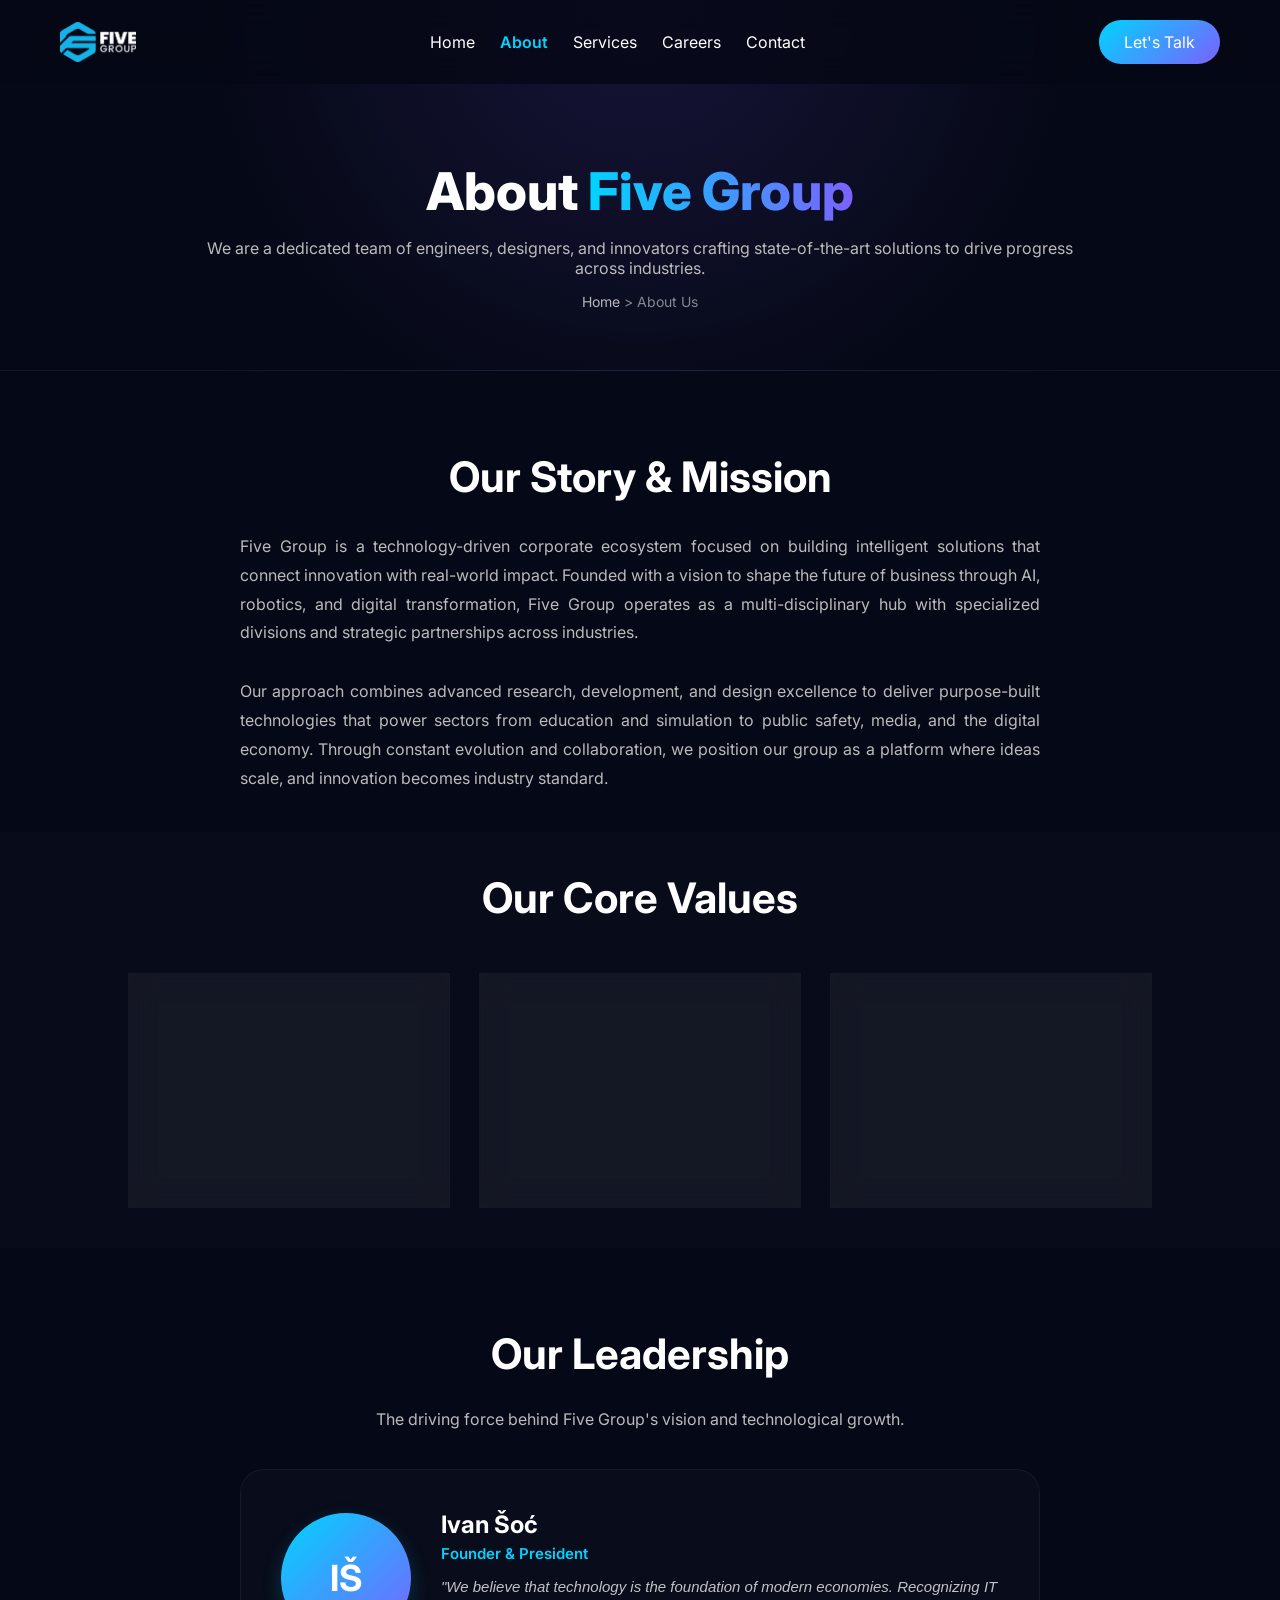
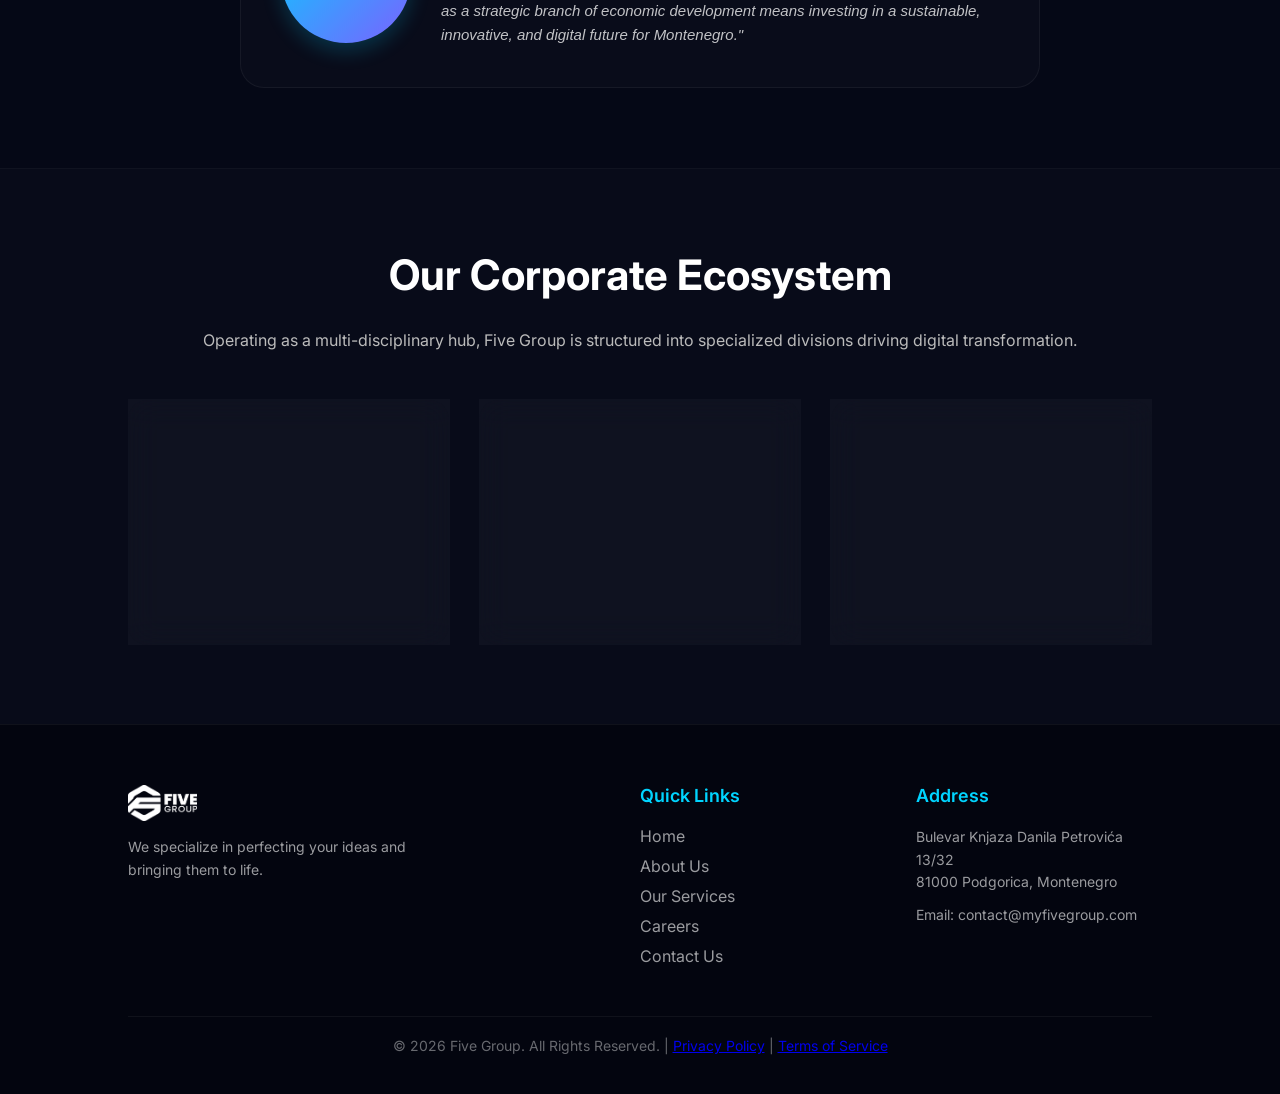
==== commit 5d5e654d: "Add files via upload" ====
--- a/about.html
+++ b/about.html
@@ -16,12 +16,12 @@
 
 <header>
     <nav>
-        <a href="index.html" class="logo">
+        <a href="/" class="logo">
             <img src="logo-primary.webp" alt="Five Group Logo" style="height: 40px; width: auto; max-width: 150px; object-fit: contain;">
         </a>
 
         <ul class="nav-links">
-            <li><a href="index.html">Home</a></li>
+            <li><a href="/">Home</a></li>
             <li><a href="about.html">About</a></li>
             <li><a href="services.html">Services</a></li>
             <li><a href="careers.html">Careers</a></li>
@@ -45,7 +45,7 @@
         <h1>About <span>Five Group</span></h1>
         <p class="section-desc">We are a dedicated team of engineers, designers, and innovators crafting state-of-the-art solutions to drive progress across industries.</p>
         <div class="breadcrumbs" style="margin-top: 15px;">
-            <a href="index.html">Home</a> &gt; About Us
+            <a href="/">Home</a> &gt; About Us
         </div>
     </section>
 
@@ -126,7 +126,7 @@
 <footer>
     <div class="footer-grid">
         <div class="footer-col">
-            <a href="index.html" class="logo">
+            <a href="/" class="logo">
                 <img src="logo-white.png" alt="Five Group Logo" style="height: 36px; width: auto; max-width: 130px; object-fit: contain;">
             </a>
             <p class="footer-tagline">We specialize in perfecting your ideas and bringing them to life.</p>
@@ -134,7 +134,7 @@
         <div class="footer-col">
             <h4>Quick Links</h4>
             <ul>
-                <li><a href="index.html">Home</a></li>
+                <li><a href="/">Home</a></li>
                 <li><a href="about.html">About Us</a></li>
                 <li><a href="services.html">Our Services</a></li>
                 <li><a href="careers.html">Careers</a></li>
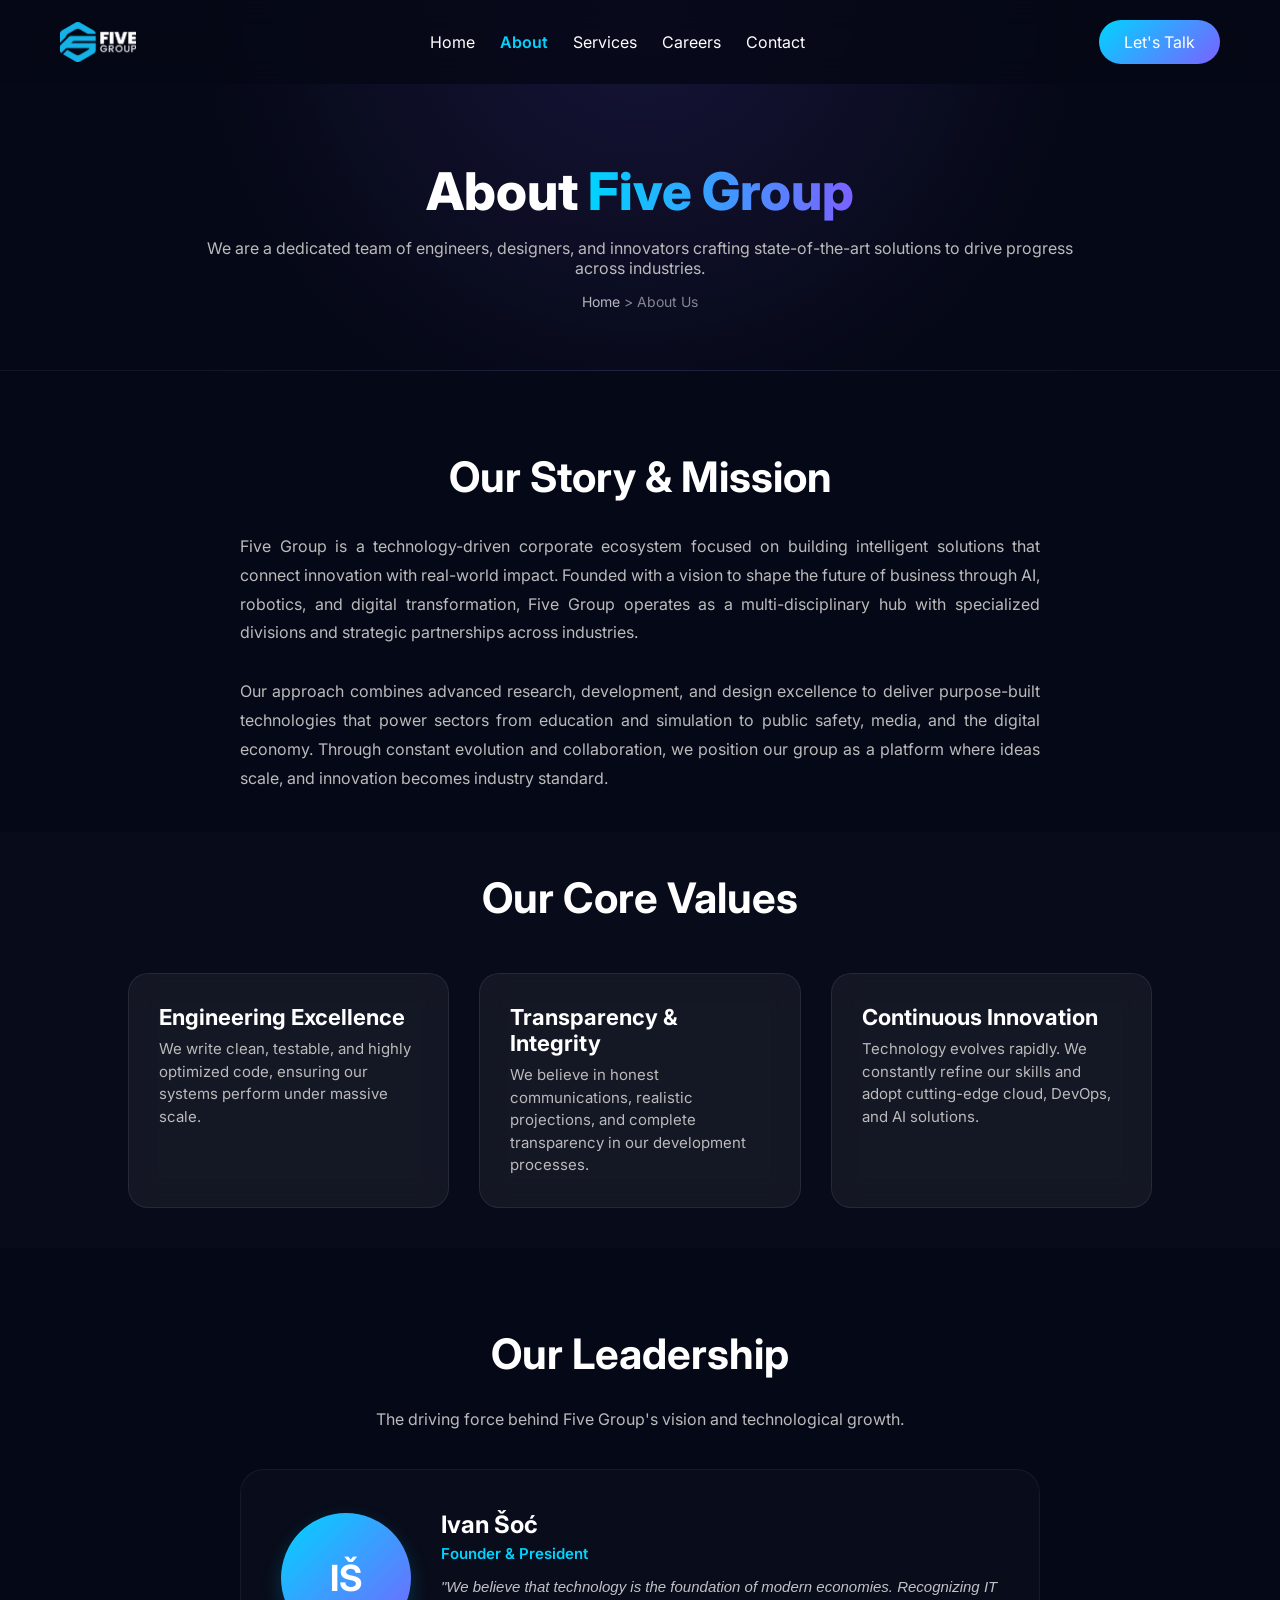
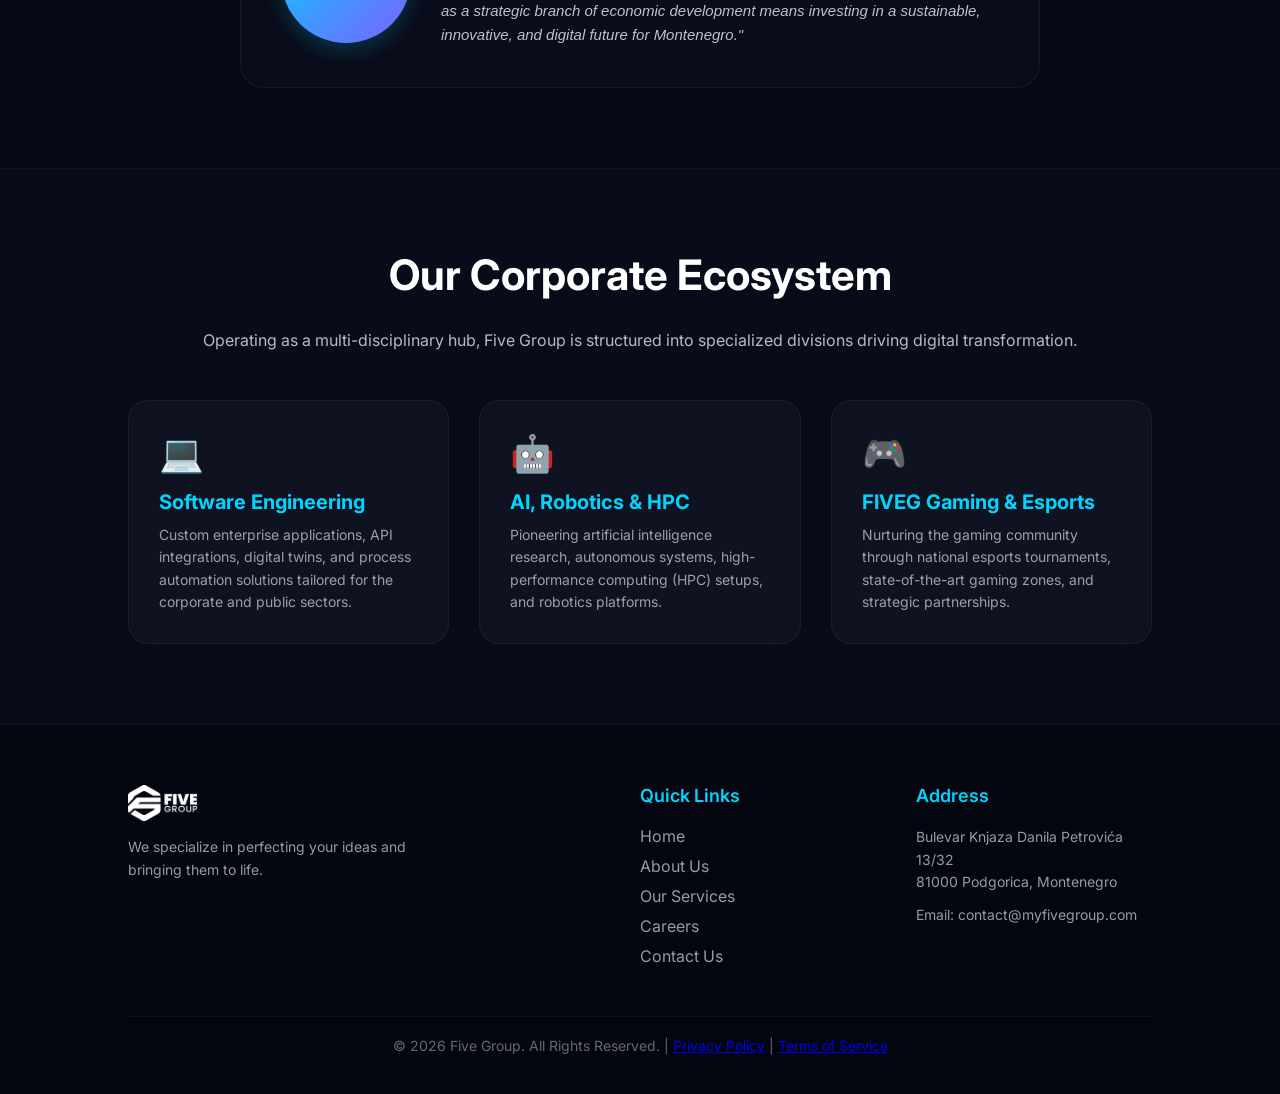
==== commit c3c5294d: "Add files via upload" ====
--- a/about.html
+++ b/about.html
@@ -22,14 +22,14 @@
 
         <ul class="nav-links">
             <li><a href="/">Home</a></li>
-            <li><a href="about.html">About</a></li>
-            <li><a href="services.html">Services</a></li>
-            <li><a href="careers.html">Careers</a></li>
-            <li><a href="contact.html">Contact</a></li>
+            <li><a href="/about">About</a></li>
+            <li><a href="/services">Services</a></li>
+            <li><a href="/careers">Careers</a></li>
+            <li><a href="/contact">Contact</a></li>
         </ul>
 
         <div class="nav-right">
-            <a href="contact.html" class="nav-btn">Let's Talk</a>
+            <a href="/contact" class="nav-btn">Let's Talk</a>
         </div>
 
         <button class="mobile-menu-toggle" aria-label="Toggle Navigation Menu">
@@ -135,10 +135,10 @@
             <h4>Quick Links</h4>
             <ul>
                 <li><a href="/">Home</a></li>
-                <li><a href="about.html">About Us</a></li>
-                <li><a href="services.html">Our Services</a></li>
-                <li><a href="careers.html">Careers</a></li>
-                <li><a href="contact.html">Contact Us</a></li>
+                <li><a href="/about">About Us</a></li>
+                <li><a href="/services">Our Services</a></li>
+                <li><a href="/careers">Careers</a></li>
+                <li><a href="/contact">Contact Us</a></li>
             </ul>
         </div>
         <div class="footer-col">
@@ -148,7 +148,7 @@
         </div>
     </div>
     <div class="footer-bottom">
-        <p>© 2026 Five Group. All Rights Reserved. | <a href="privacy.html">Privacy Policy</a> | <a href="terms.html">Terms of Service</a></p>
+        <p>© 2026 Five Group. All Rights Reserved. | <a href="/privacy">Privacy Policy</a> | <a href="/terms">Terms of Service</a></p>
     </div>
 </footer>
 
